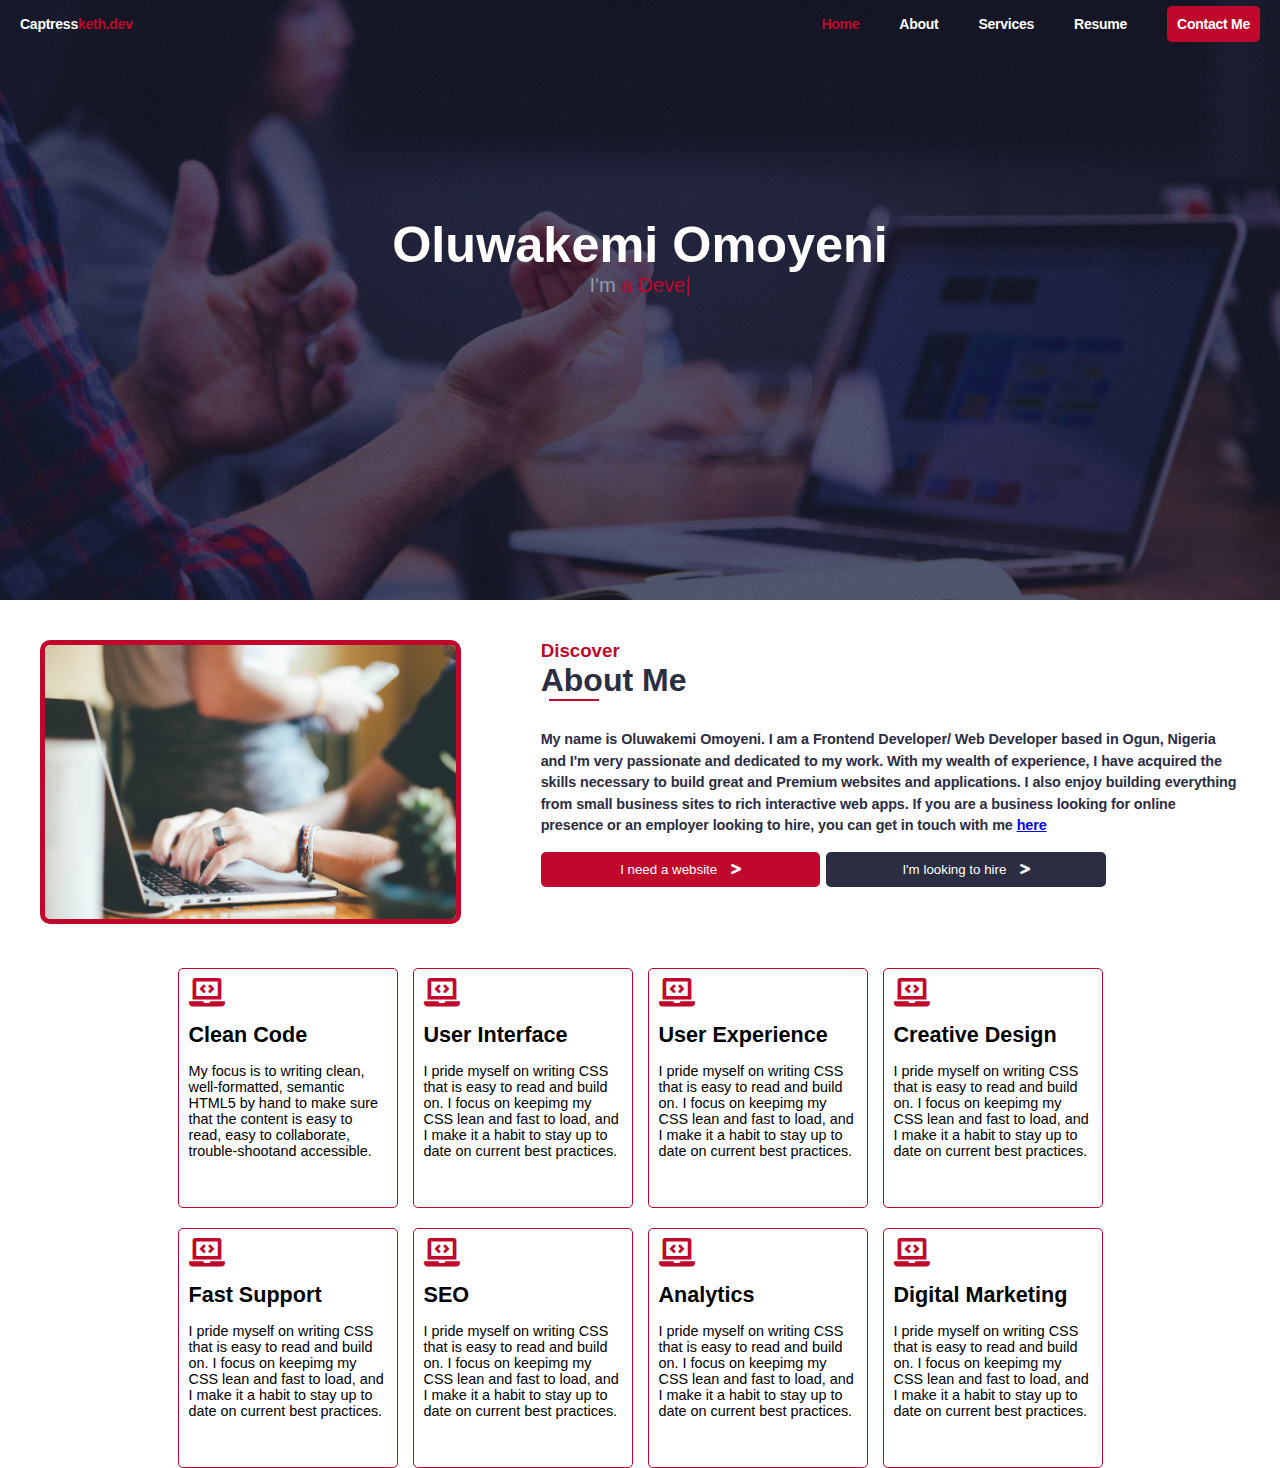
==== index.html @ fe37161c "first commit" ====
<!DOCTYPE html>
<html lang="en">
<head>
    <meta charset="UTF-8">
    <meta http-equiv="X-UA-Compatible" content="IE=edge">
    <meta name="viewport" content="width=device-width, initial-scale=1.0">
    <link rel="stylesheet" href="fontawesome-free/css/all.css">
    <link rel="stylesheet" href="style.css">
    <title>Oluwakemi Omoyeni</title>
</head>
<body>
    <main>
        <div class="container">
            <nav>
                <ul class="menu">
                    <li class="logo"><a href="#">Captress<span>keth.dev</span></a></li>
                    <li class="item"><a href="#home" class="home">Home</a></li>
                    <li class="item"><a href="#about">About</a></li>
                    <li class="item"><a href="#service">Services</a></li>
                    <li class="item"><a href="#">Resume</a></li>
                    <li class="item"><a href="#" class="contact">Contact Me</a></li>
                    <!-- <li class="item">
                        <i class="fab fa-github"></i>
                        <i class="fab fa-twitter"></i>
                        <i class="fab fa-linkedin"></i>
                    </li> -->
                    <li class="toggle"><span class="bars"></span></li>
                </ul>
            </nav>
            <div>
                <div class="about-me" id="home">
                    <h2>Oluwakemi Omoyeni</h2>
                    <h5>I'm <span class="typed" data-typed-items="a Developer, a Designer, an Instructor, a Freelancer"></span></h5> 
                </div>
            </div>
        </div>
        <div class="discover" id="about">
            <div>
                <img src="3.jpg" alt="" width="460" height="345">
            </div>
            <div class="discover-me">
                <h3>Discover</h3>
                <h1>About Me</h1>
                <p>My name is Oluwakemi Omoyeni. I am a Frontend Developer/ Web Developer based in Ogun, Nigeria and I'm very passionate and dedicated to my work. With my wealth of 
                    experience, I have acquired the skills necessary to build great and Premium websites and applications. I also enjoy building everything
                from small business sites to rich interactive web apps. If you are a business looking for online presence or an employer looking to hire, you can get in touch with me <a href="tel:+2348148202358" target="+2348148202358">here</a></p>
                <div>
                    <button type="submit">I need a website <i class="fas fa-greater-than"></i></button><button type="submit" style="background: #2b2d42;">I'm looking to hire <i class="fas fa-greater-than"></i></button>
                </div>
            </div>
        </div>
        <div style="display: flex; flex-direction: column; justify-content: space-around;width: 1000px;">
            
        </div>
        <div class="services" id="service">
            <!-- <div>
                <h3>What I Do</h3>
            <h1>My Services</h1>
            </div> -->
            
            <div>
                <i class="fa fa-laptop-code fa-2x"></i>
                <h2>Clean Code</h2>
                <p>My focus is to writing clean, well-formatted, semantic HTML5 by hand to make sure that the content is easy to read,
                    easy to collaborate, trouble-shootand accessible.</p>
            </div>
            <div>
                <i class="fa fa-laptop-code fa-2x"></i>
                <h2>User Interface</h2>
                <p>I pride myself on writing CSS that is easy to read and build on. I focus on keepimg my CSS lean and fast to load, 
                    and I make it a habit to stay up to date on current best practices.</p>
            </div>
            <div>
                <i class="fa fa-laptop-code fa-2x"></i>
                <h2>User Experience</h2>
                <p>I pride myself on writing CSS that is easy to read and build on. I focus on keepimg my CSS lean and fast to load, 
                    and I make it a habit to stay up to date on current best practices.</p>
            </div>
            <div>
                <i class="fa fa-laptop-code fa-2x"></i>
                <h2>Creative Design</h2>
                <p>I pride myself on writing CSS that is easy to read and build on. I focus on keepimg my CSS lean and fast to load, 
                    and I make it a habit to stay up to date on current best practices.</p>
            </div>
            <div>
                <i class="fa fa-laptop-code fa-2x"></i>
                <h2>Fast Support</h2>
                <p>I pride myself on writing CSS that is easy to read and build on. I focus on keepimg my CSS lean and fast to load, 
                    and I make it a habit to stay up to date on current best practices.</p>
            </div>
            <div>
                <i class="fa fa-laptop-code fa-2x"></i>
                <h2>SEO</h2>
                <p>I pride myself on writing CSS that is easy to read and build on. I focus on keepimg my CSS lean and fast to load, 
                    and I make it a habit to stay up to date on current best practices.</p>
            </div>
            <div>
                <i class="fa fa-laptop-code fa-2x"></i>
                <h2>Analytics</h2>
                <p>I pride myself on writing CSS that is easy to read and build on. I focus on keepimg my CSS lean and fast to load, 
                    and I make it a habit to stay up to date on current best practices.</p>
            </div>
            <div>
                <i class="fa fa-laptop-code fa-2x"></i>
                <h2>Digital Marketing</h2>
                <p>I pride myself on writing CSS that is easy to read and build on. I focus on keepimg my CSS lean and fast to load, 
                    and I make it a habit to stay up to date on current best practices.</p>
            </div>
        </div>
    </main>
    <script src="js/jquery.js"></script>
    <script src="typed.js/typed.min.js"></script>
    <script src="js/main.js"></script>
</body>
</html>
---- style.css ----
*{
    box-sizing: border-box;
    padding: 0;
    margin: 0;
    font-family: -apple-system,BlinkMacSystemFont,Segoe UI,Roboto,Oxygen-Sans,Ubuntu,Cantarell,Fira Sans,Droid Sans,Helvetica Neue,Helvetica,ヒラギノ角ゴ Pro W3,Hiragino Kaku Gothic Pro,メイリオ,Meiryo,ＭＳ Ｐゴシック,Arial,sans-serif,Apple Color Emoji,Segoe UI Emoji,Segoe UI Symbol;
}
:root{
    --site-font-size: .9rem;
    --text_10: calc( var(--site-font-size) * 6 );
    --text_9: calc( var(--site-font-size) * 4.25 );
    --text_8: calc( var(--site-font-size) * 3.5 );
    --text_7: calc( var(--site-font-size) * 2.5 );
    --text_6: calc( var(--site-font-size) * 1.75 );
    --text_5: calc( var(--site-font-size) * 1.4 );
    --text_4: var(--site-font-size );
    --text_3: calc( var(--site-font-size) * 0.85 );
    --text_2: calc( var(--site-font-size) * 0.7 );
    --text_1: calc( var(--site-font-size) * 0.5 );

}
.container{
    background: url(homepage-header-image-scaled.jpg);
    background-size: cover;
    height: 600px;
}
nav{
    background: transparent;
}
ul{
    list-style: none;
}
ul li{
    padding: 15px 20px;
    letter-spacing: -0.25px;
}
ul li a{
    text-decoration: none;
    color: #fff;
    font-size: 0.875rem;
    font-weight: 600;
}
ul li a span{
    color: #bf082c;
}
.home{
    color: #bf082c;
}
.contact{
    /* border: 2px solid #eb452e; */
    border-radius: 5px;
    padding: 10px;
    background: #bf082c;
}
/* mobile menu */
.menu{
    display: flex;
    justify-content: space-between;
    flex-wrap: wrap;
    align-content: center;
}
.logo{
    flex: 1;
}
.toggle{
    order: 1;
}
.item{
    width: 100%;
    text-align: center;
    order: 2;
    display: none;
}
.item i{
    color: #fff;
}
.item.active{
    display: block;
}
.bars{
   
    background: #bf082c;
    display: inline-block; 
    height: 2px;
    position: relative; 
    width: 18px;
   
    
}
.bars::before,.bars::after{
    width: 18px;
    background: #bf082c;
    content: "";
    position: absolute;
    height: 2px;
    display: inline-block;
}
.bars::before{
    top: 5px;
}
.bars::after{
    top: -5px;
}

/* tablet menu */
@media all and (min-width: 768px){
    .toggle{
        display: none;
    }
    .item{
        width: auto;
        display: block;
    }
    .logo{
        order: 0;
    }
    .item{
        order: 0;
    }
}

.about-me{
    display: flex;
    justify-content: center;
    align-items: center;
    height: 400px;
    color: #fff;
    flex-direction: column;

}



.about-me h2{
    font-size: var(--text_7);
    text-align: center;
}
.about-me h5{
    color: #8d99ae;
    font-weight: 300;
    font-size: var(--text_5);
}
.about-me h5 span{
    color: #bf082c;
}
@media screen and (min-width: 64em){
    .about-me h2{
    font-size: var(--text_9);
    }
}
@media screen and (min-width: 40em){
    .about-me h2{
    font-size: var(--text_8);
    }
}
.about-me img{
    width: 20%;
    height: 300px;
    border-radius: 50%;
}
.about{
    display: flex;
    justify-content: center;
    /* padding: 0px 60px; */
    margin: 0 auto;
    color: #000;
    text-align: justify;
}
.about p{
    padding:0 1em ;
    line-height: 1.5em;
    font-size: 20px;
    font-weight: 400;
}
.discover{
    background: #fff;
    display: flex;
    min-height: 300px;
    width: 100%;
}
.discover > div > img{
    height: auto; width: 100%; border: 5px solid #bf082c; border-radius: 10px;
}
.discover > div{
    padding: 40px;
}
.discover-me{
    color: #fff;
}
.discover-me p{
    min-width: 75%;
    font-size: var(--text_4);
    font-weight: 700;
    letter-spacing: -0.1px;
    line-height: 1.5;
    color: #2b2d42;
    /* text-align: justify; */
}
.discover-me h3{
    color: #bf082c;
    /* font-size: var(--text_6); */
}
.discover-me h1{
    margin-bottom: 30px;
    color: #2b2d42;
    /* font-size: var(--text_7); */
}
.discover-me h1::after{
    width: 50px;
    background: #bf082c;
    content: "";
    position: relative;
    height: 2px;
    display: inline-block;
    top: 10px;
    right: 137px;
}
.discover-me > div{
    margin-top: 15px;
}
.discover-me > div > button{
    padding: 10px;
    width: 40%;
    margin-right: 6px;
    color: #fff;
    background: #bf082c;
    border: 0;
    border-radius: 5px;
    cursor: pointer;
}
.discover-me > div > button i{
    padding-left: 10px;
}

@media screen and (max-width: 40em){
    .discover{
        flex-direction: column-reverse;
    }
    .discover > div{
        padding: 20px 40px;
    }
    .discover-me p{
        width: 100%;
        text-align: justify;
    }
}
@media screen and (max-width:425px){
    .discover-me > div > button i{
        display: none;
    }
}
.services{
    display: grid;
    grid-template-columns: 210px;
    row-gap: 20px;
    column-gap: 15px;
    width: 100%;
    min-height: 500px;
    justify-content: center;
}
@media screen and (min-width: 40em){
    .services{
        grid-template-columns: repeat(2, 350px);
    }
}
@media screen and (min-width: 64em){
    .services{
        grid-template-columns: repeat(4, 220px);
    }
}

.services > div{
    border: 1px solid #bf082c;
    border-radius: 5px;
    display: flex;
    flex-direction: column;
    padding: 10px;
    font-size: var(--text_4);
}
.fa{
    color: #bf082c;
}
.services > div > p, h2{
    margin-top: 15px;
}
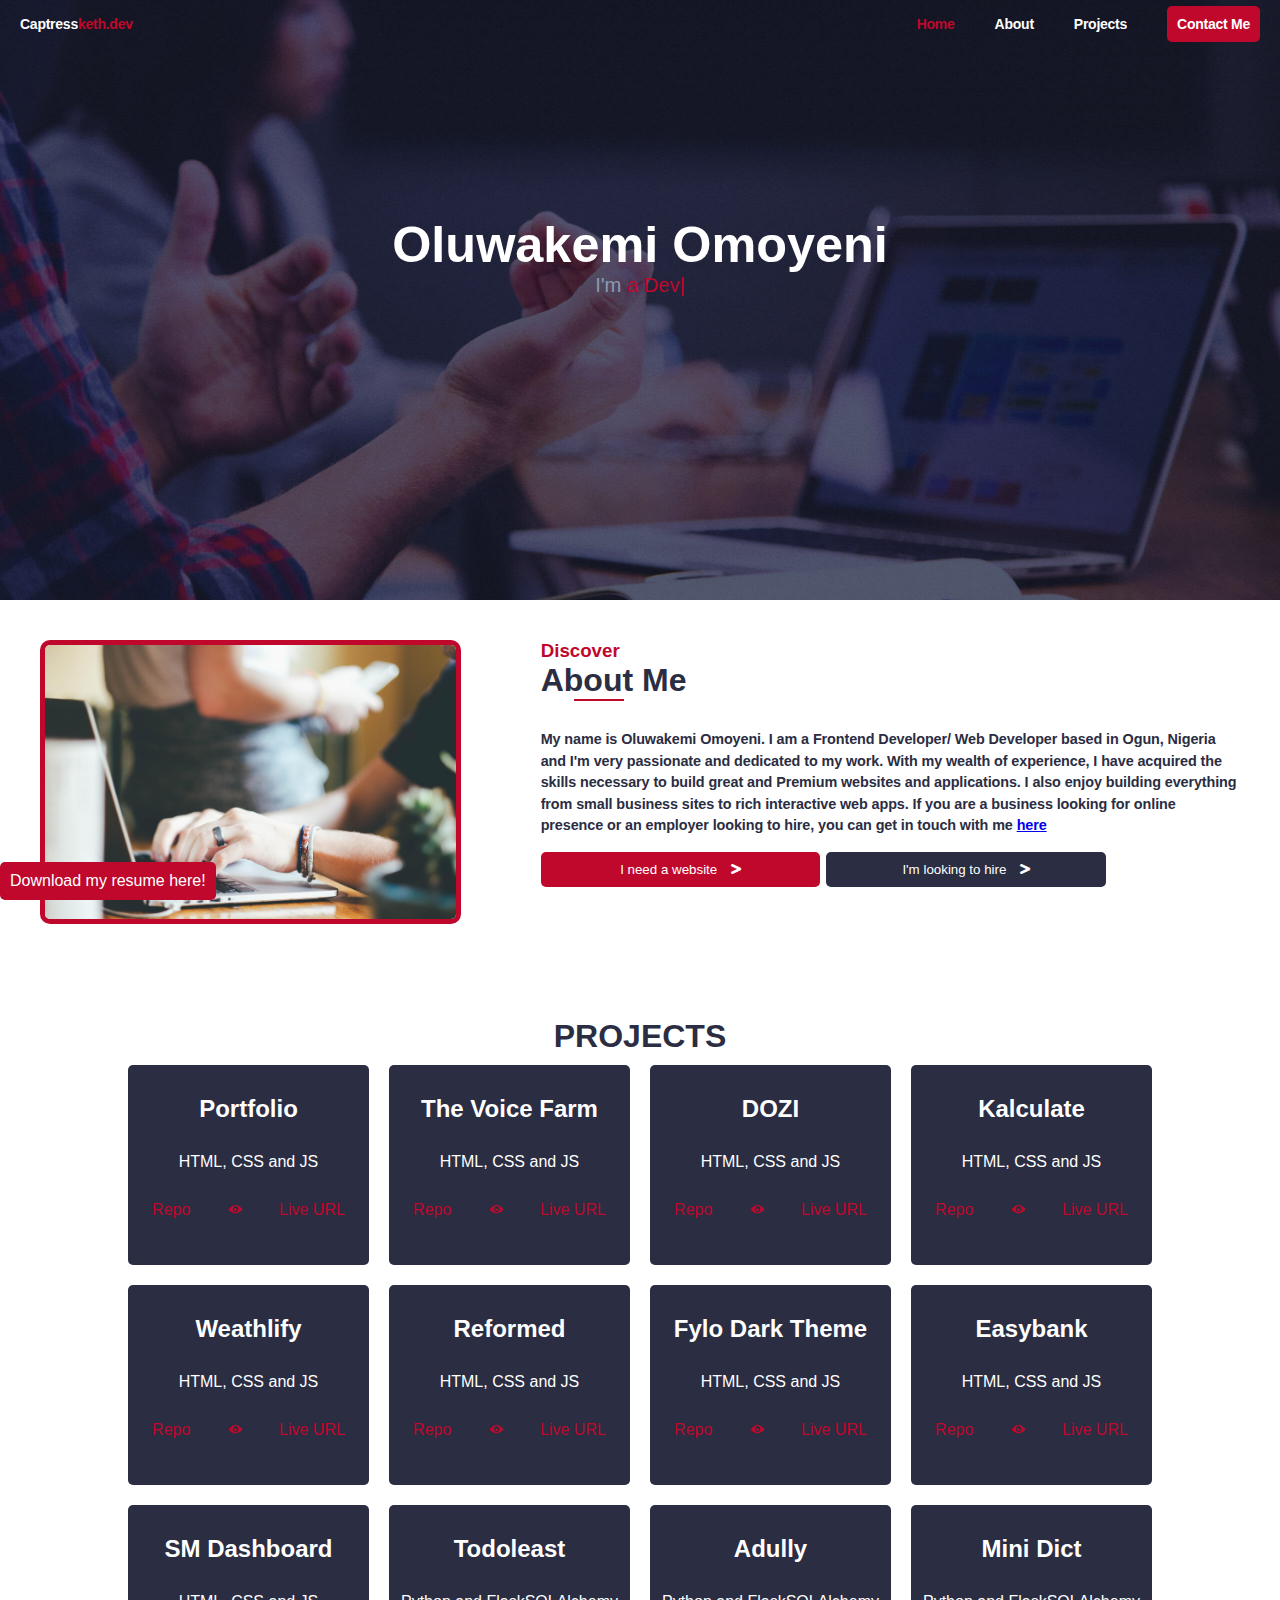
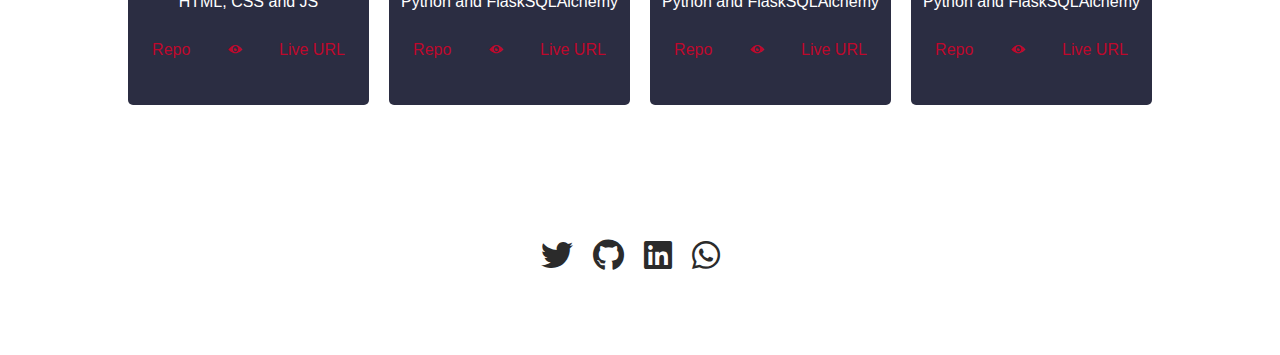
==== commit db6cd909: "added projects" ====
--- a/index.html
+++ b/index.html
@@ -4,7 +4,13 @@
     <meta charset="UTF-8">
     <meta http-equiv="X-UA-Compatible" content="IE=edge">
     <meta name="viewport" content="width=device-width, initial-scale=1.0">
+    <meta name="description" content="Oluwakemi's space on the internet">
+    <meta name="author" content="Oluwakemi Omoyeni">
+    <meta name="keywords" content="HTML,CSS,JavaScript,ReactJs,Angular,Flask,Python,Oluwakemi,Captressketh,Portfolio,Developer, Designer, Instructor, Freelancer, Omoyeni">
     <link rel="stylesheet" href="fontawesome-free/css/all.css">
+    <link rel="stylesheet" href="venobox/venobox.min.css">
+    <link rel="stylesheet" href="ionicons/css/ionicons.min.css">
+    <link rel="stylesheet" href="aos/aos.css">
     <link rel="stylesheet" href="style.css">
     <title>Oluwakemi Omoyeni</title>
 </head>
@@ -16,14 +22,9 @@
                     <li class="logo"><a href="#">Captress<span>keth.dev</span></a></li>
                     <li class="item"><a href="#home" class="home">Home</a></li>
                     <li class="item"><a href="#about">About</a></li>
-                    <li class="item"><a href="#service">Services</a></li>
-                    <li class="item"><a href="#">Resume</a></li>
-                    <li class="item"><a href="#" class="contact">Contact Me</a></li>
-                    <!-- <li class="item">
-                        <i class="fab fa-github"></i>
-                        <i class="fab fa-twitter"></i>
-                        <i class="fab fa-linkedin"></i>
-                    </li> -->
+                    <li class="item"><a href="#projects">Projects</a></li>
+                    <!-- <li class="item"><a href="#resume">Resume</a></li> -->
+                    <li class="item"><a href="#contact" class="contact">Contact Me</a></li>
                     <li class="toggle"><span class="bars"></span></li>
                 </ul>
             </nav>
@@ -34,7 +35,7 @@
                 </div>
             </div>
         </div>
-        <div class="discover" id="about">
+        <section class="discover" id="about">
             <div>
                 <img src="3.jpg" alt="" width="460" height="345">
             </div>
@@ -48,68 +49,32 @@
                     <button type="submit">I need a website <i class="fas fa-greater-than"></i></button><button type="submit" style="background: #2b2d42;">I'm looking to hire <i class="fas fa-greater-than"></i></button>
                 </div>
             </div>
-        </div>
-        <div style="display: flex; flex-direction: column; justify-content: space-around;width: 1000px;">
+        </section>
+        <section class="portfolio" id="projects">
+            <div style="padding-bottom: 10px;">
+                <h1>Projects</h1>
+            </div>
+            <div class="portfolio-item" id="portfolio-item">
             
-        </div>
-        <div class="services" id="service">
-            <!-- <div>
-                <h3>What I Do</h3>
-            <h1>My Services</h1>
-            </div> -->
-            
-            <div>
-                <i class="fa fa-laptop-code fa-2x"></i>
-                <h2>Clean Code</h2>
-                <p>My focus is to writing clean, well-formatted, semantic HTML5 by hand to make sure that the content is easy to read,
-                    easy to collaborate, trouble-shootand accessible.</p>
             </div>
-            <div>
-                <i class="fa fa-laptop-code fa-2x"></i>
-                <h2>User Interface</h2>
-                <p>I pride myself on writing CSS that is easy to read and build on. I focus on keepimg my CSS lean and fast to load, 
-                    and I make it a habit to stay up to date on current best practices.</p>
-            </div>
-            <div>
-                <i class="fa fa-laptop-code fa-2x"></i>
-                <h2>User Experience</h2>
-                <p>I pride myself on writing CSS that is easy to read and build on. I focus on keepimg my CSS lean and fast to load, 
-                    and I make it a habit to stay up to date on current best practices.</p>
-            </div>
-            <div>
-                <i class="fa fa-laptop-code fa-2x"></i>
-                <h2>Creative Design</h2>
-                <p>I pride myself on writing CSS that is easy to read and build on. I focus on keepimg my CSS lean and fast to load, 
-                    and I make it a habit to stay up to date on current best practices.</p>
-            </div>
-            <div>
-                <i class="fa fa-laptop-code fa-2x"></i>
-                <h2>Fast Support</h2>
-                <p>I pride myself on writing CSS that is easy to read and build on. I focus on keepimg my CSS lean and fast to load, 
-                    and I make it a habit to stay up to date on current best practices.</p>
-            </div>
-            <div>
-                <i class="fa fa-laptop-code fa-2x"></i>
-                <h2>SEO</h2>
-                <p>I pride myself on writing CSS that is easy to read and build on. I focus on keepimg my CSS lean and fast to load, 
-                    and I make it a habit to stay up to date on current best practices.</p>
-            </div>
-            <div>
-                <i class="fa fa-laptop-code fa-2x"></i>
-                <h2>Analytics</h2>
-                <p>I pride myself on writing CSS that is easy to read and build on. I focus on keepimg my CSS lean and fast to load, 
-                    and I make it a habit to stay up to date on current best practices.</p>
-            </div>
-            <div>
-                <i class="fa fa-laptop-code fa-2x"></i>
-                <h2>Digital Marketing</h2>
-                <p>I pride myself on writing CSS that is easy to read and build on. I focus on keepimg my CSS lean and fast to load, 
-                    and I make it a habit to stay up to date on current best practices.</p>
-            </div>
-        </div>
+        </section>
+        <!-- <section class="resume" id="resume">
+            <h1>Download my resume <a href="http://">here</a></h1>
+        </section> -->
+
+        <section class="contacts" id="contact">
+            <i class="fab fa-twitter fa-2x"></i>
+            <i class="fab fa-github fa-2x"></i>
+            <i class="fab fa-linkedin fa-2x"></i>
+            <i class="fab fa-whatsapp fa-2x"></i>
+        </section>
+        <a href="#" style="position: fixed; bottom: 0; text-align: center; text-decoration: none; color:#fff" class="contact">Download my resume here!</a>
     </main>
     <script src="js/jquery.js"></script>
     <script src="typed.js/typed.min.js"></script>
+    <script src="venobox/venobox.min.js"></script>
+    <script src="aos/aos.js"></script>
+    <!-- <script src="bootstrap/js/bootstrap.min.js"></script> -->
     <script src="js/main.js"></script>
 </body>
 </html>--- a/style.css
+++ b/style.css
@@ -122,7 +122,7 @@
     display: flex;
     justify-content: center;
     align-items: center;
-    height: 400px;
+    min-height: 400px;
     color: #fff;
     flex-direction: column;
 
@@ -212,7 +212,7 @@
     height: 2px;
     display: inline-block;
     top: 10px;
-    right: 137px;
+    right: 112px;
 }
 .discover-me > div{
     margin-top: 15px;
@@ -246,6 +246,11 @@
 @media screen and (max-width:425px){
     .discover-me > div > button i{
         display: none;
+    }
+}
+@media screen and (max-width:398px){
+    .discover-me > div > button{
+        width: 45%;
     }
 }
 .services{
@@ -283,3 +288,56 @@
     margin-top: 15px;
 }
 
+.portfolio{
+    display: flex;
+    align-items: center;
+    min-height: 600px;
+    flex-direction: column;
+    justify-items: space-between;
+    padding: 50px 0px;
+}
+.portfolio div h1{
+    color: #2b2d42;
+    text-transform: uppercase;
+}
+.portfolio .portfolio-item{
+    width: 80%;
+    display: grid;
+    grid-template-columns: repeat(auto-fit, minmax(200px, 1fr));
+    grid-auto-rows: 200px;
+    grid-gap: 20px;
+    min-height: 200px;
+}
+.portfolio-item > div{
+    border-radius: 5px;
+    display: flex;
+    flex-direction: column;
+    align-items: center;
+    justify-content: space-around;
+    background: #2b2d42;
+    color: #fff;
+}
+.portfolio-item > div > div{
+    display: flex;
+    justify-content: space-between;
+    width: 80%;
+}
+.portfolio-item > div > div > a{
+    color: #bf082c;
+    text-decoration: none;
+    font-weight: 500;
+}
+/* .resume{
+    display: flex;
+    justify-content: center;
+} */
+.contacts{
+    display: flex;
+    justify-content: center;
+    min-height: 200px;
+    align-items: center;
+}
+.contacts i{
+    padding-right: 20px;
+    color: #2b2b2b;
+}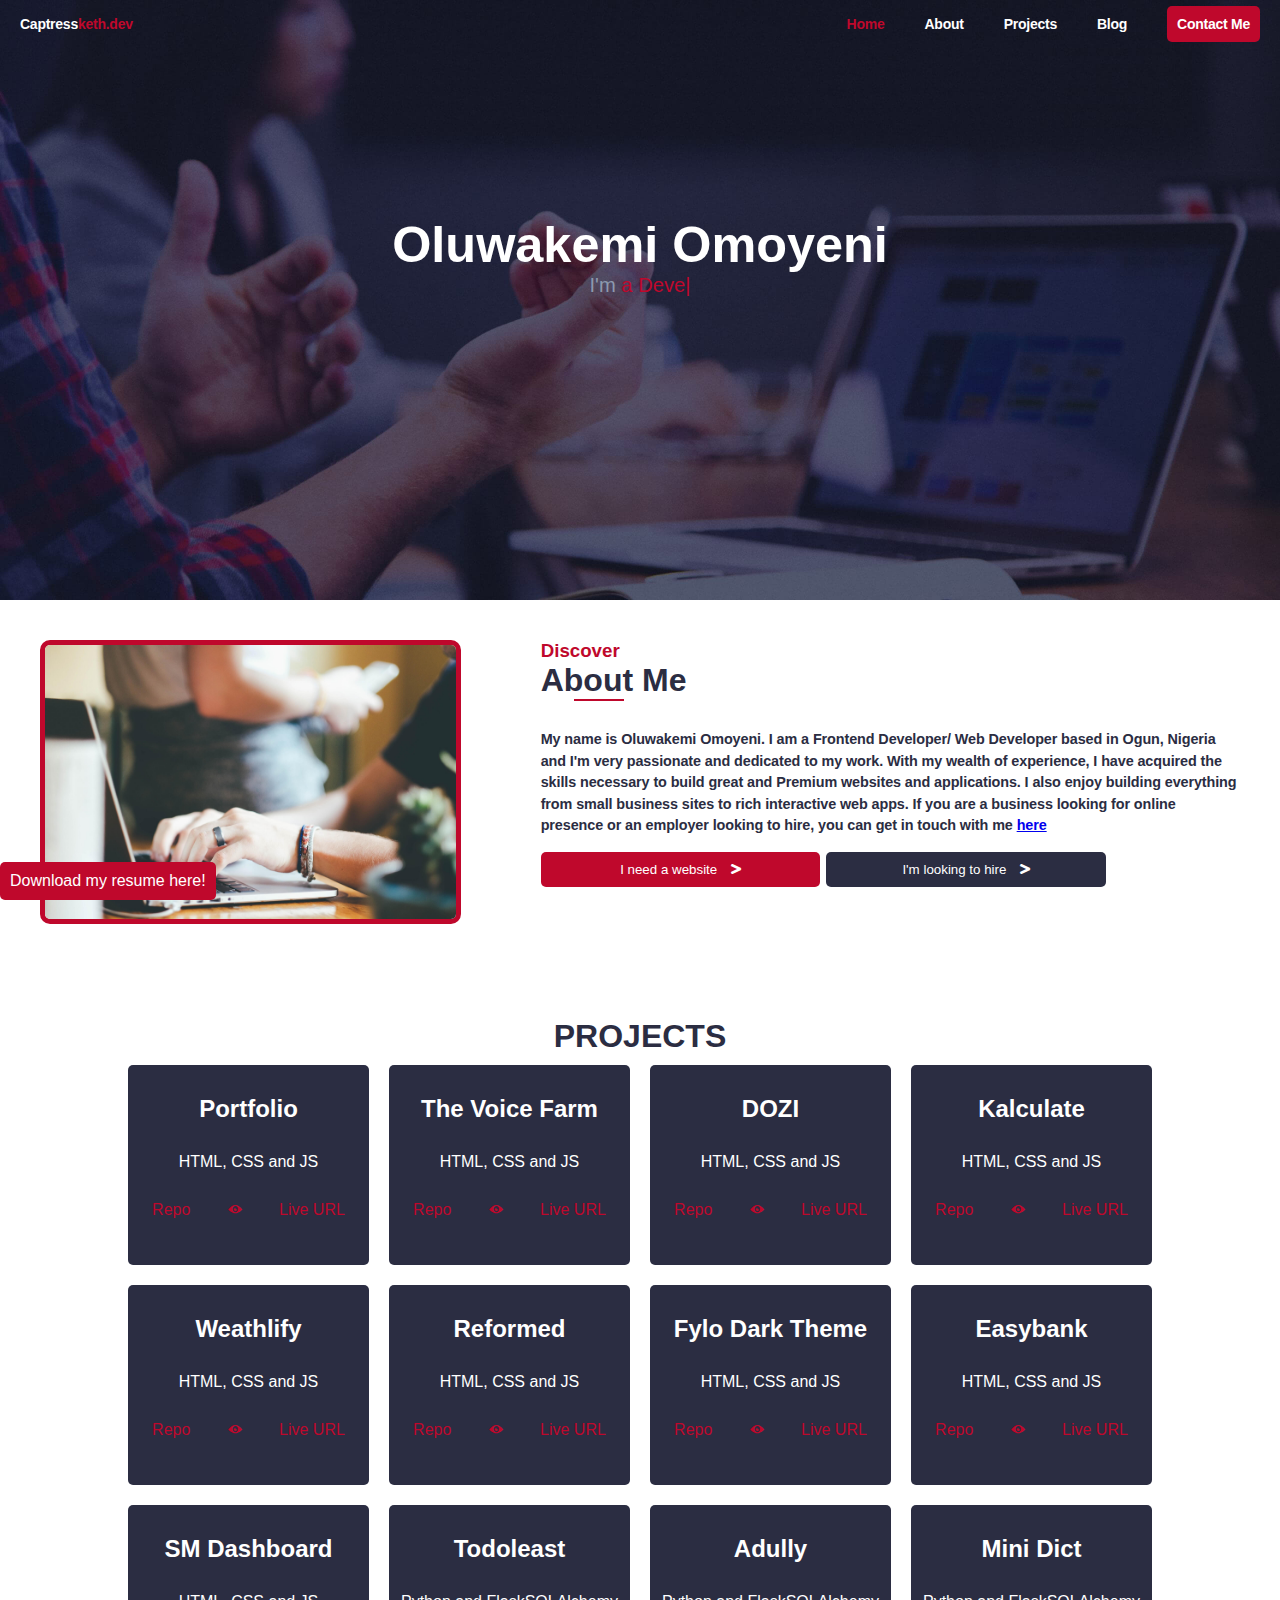
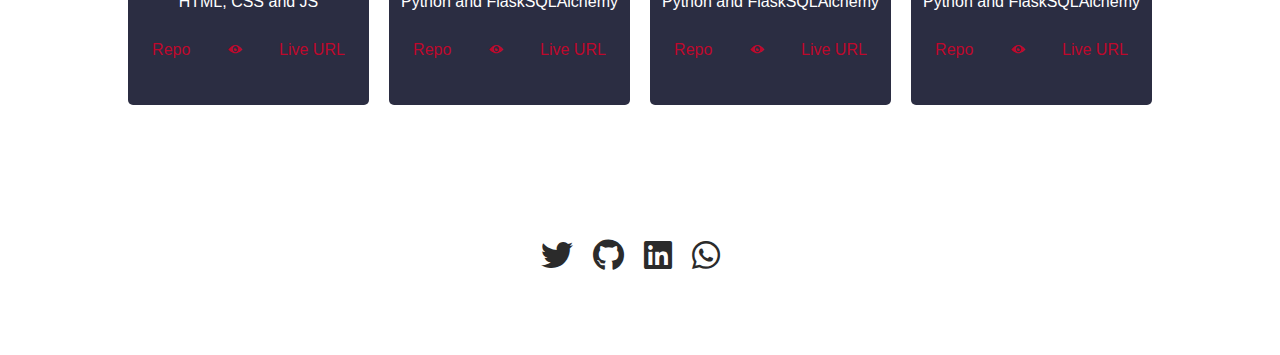
==== commit f1c5a8e0: "added medium widget" ====
--- a/index.html
+++ b/index.html
@@ -8,11 +8,9 @@
     <meta name="author" content="Oluwakemi Omoyeni">
     <meta name="keywords" content="HTML,CSS,JavaScript,ReactJs,Angular,Flask,Python,Oluwakemi,Captressketh,Portfolio,Developer, Designer, Instructor, Freelancer, Omoyeni">
     <link rel="stylesheet" href="fontawesome-free/css/all.css">
-    <link rel="stylesheet" href="venobox/venobox.min.css">
     <link rel="stylesheet" href="ionicons/css/ionicons.min.css">
-    <link rel="stylesheet" href="aos/aos.css">
     <link rel="stylesheet" href="style.css">
-    <title>Oluwakemi Omoyeni</title>
+    <title>Oluwakemi Omoyeni's portfolio</title>
 </head>
 <body>
     <main>
@@ -23,7 +21,7 @@
                     <li class="item"><a href="#home" class="home">Home</a></li>
                     <li class="item"><a href="#about">About</a></li>
                     <li class="item"><a href="#projects">Projects</a></li>
-                    <!-- <li class="item"><a href="#resume">Resume</a></li> -->
+                    <li class="item"><a href="blog.html">Blog</a></li>
                     <li class="item"><a href="#contact" class="contact">Contact Me</a></li>
                     <li class="toggle"><span class="bars"></span></li>
                 </ul>
@@ -58,23 +56,17 @@
             
             </div>
         </section>
-        <!-- <section class="resume" id="resume">
-            <h1>Download my resume <a href="http://">here</a></h1>
-        </section> -->
 
         <section class="contacts" id="contact">
-            <i class="fab fa-twitter fa-2x"></i>
-            <i class="fab fa-github fa-2x"></i>
-            <i class="fab fa-linkedin fa-2x"></i>
-            <i class="fab fa-whatsapp fa-2x"></i>
+            <a href="https://twitter.com/cap_keth"><i class="fab fa-twitter fa-2x"></i></a>
+            <a href="https://github.com/Captressketh001"><i class="fab fa-github fa-2x"></i></a>
+            <a href="https://www.linkedin.com/in/oluwakemi-omoyeni-773970176/"><i class="fab fa-linkedin fa-2x"></i></a>
+            <a href="wa.link/cqagi4"><i class="fab fa-whatsapp fa-2x"></i></a>
         </section>
-        <a href="#" style="position: fixed; bottom: 0; text-align: center; text-decoration: none; color:#fff" class="contact">Download my resume here!</a>
+        <a href="oluwakemi-omoyeni.pdf"  download="oluwakemi-omoyeni.pdf" style="position: fixed; bottom: 0; text-align: center; text-decoration: none; color:#fff" class="contact">Download my resume here!</a>
     </main>
     <script src="js/jquery.js"></script>
     <script src="typed.js/typed.min.js"></script>
-    <script src="venobox/venobox.min.js"></script>
-    <script src="aos/aos.js"></script>
-    <!-- <script src="bootstrap/js/bootstrap.min.js"></script> -->
     <script src="js/main.js"></script>
 </body>
 </html>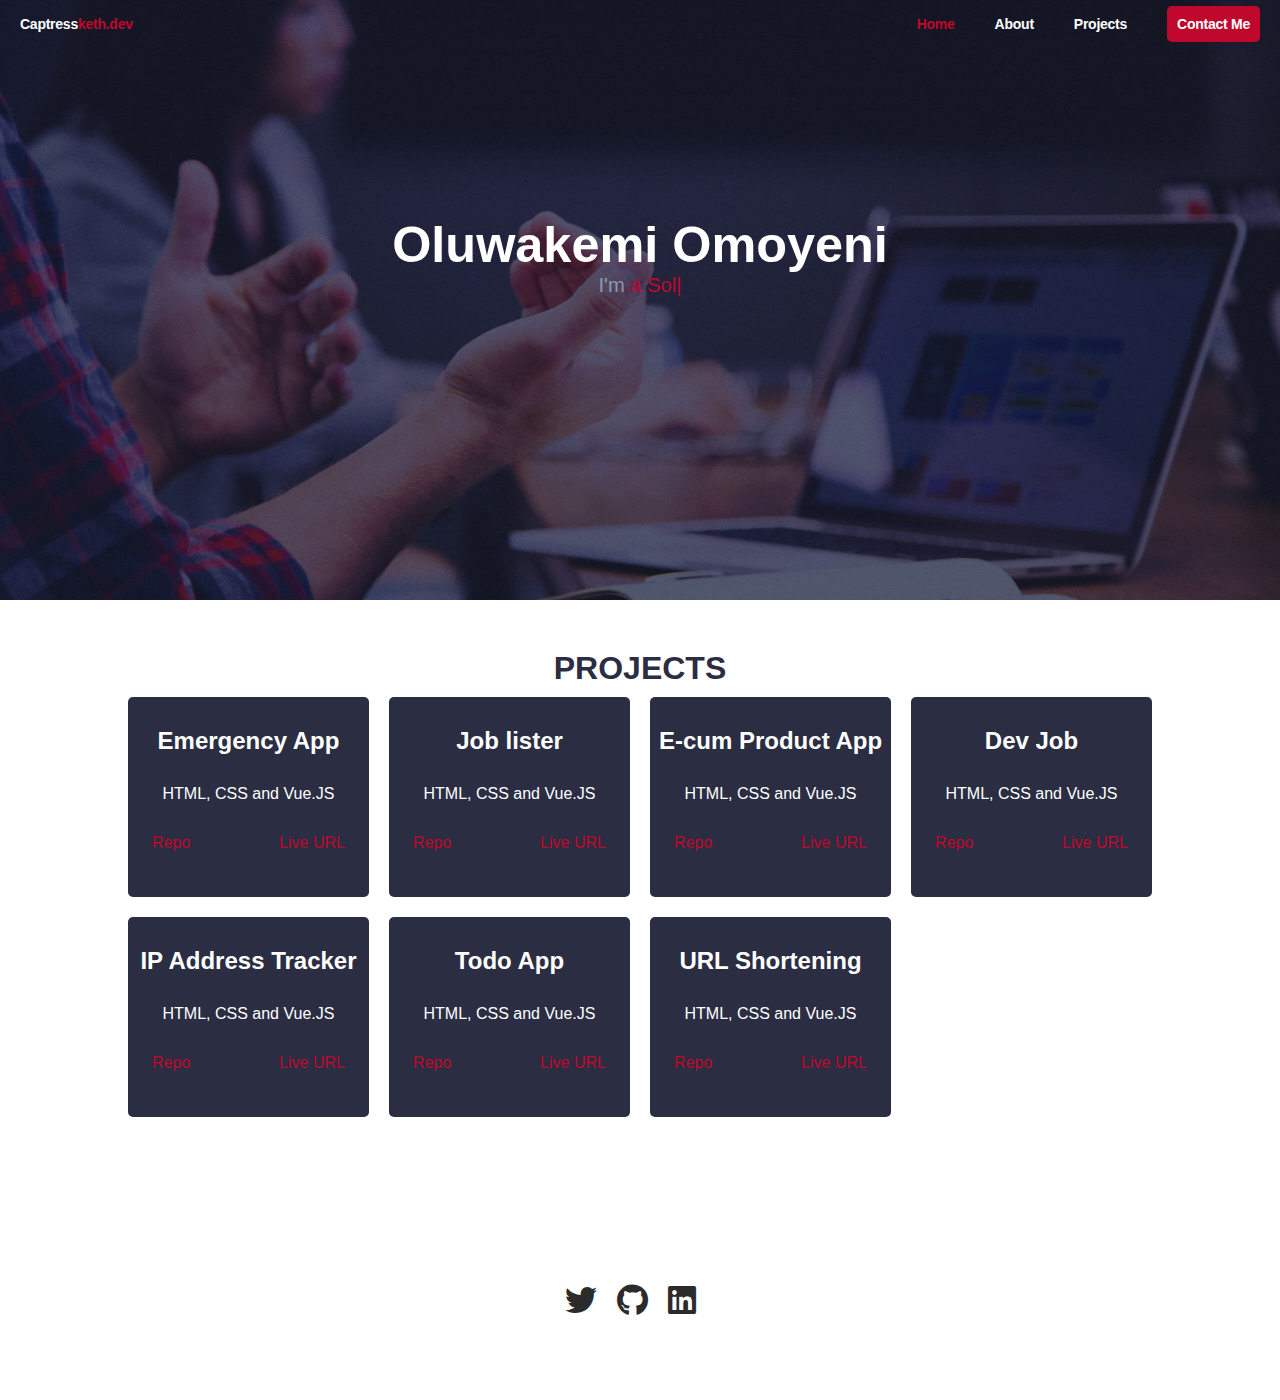
==== commit 9f5439bb: "portfolio update" ====
--- a/index.html
+++ b/index.html
@@ -21,7 +21,7 @@
                     <li class="item"><a href="#home" class="home">Home</a></li>
                     <li class="item"><a href="#about">About</a></li>
                     <li class="item"><a href="#projects">Projects</a></li>
-                    <li class="item"><a href="blog.html">Blog</a></li>
+                    <!-- <li class="item"><a href="blog.html">Blog</a></li> -->
                     <li class="item"><a href="#contact" class="contact">Contact Me</a></li>
                     <li class="toggle"><span class="bars"></span></li>
                 </ul>
@@ -29,25 +29,23 @@
             <div>
                 <div class="about-me" id="home">
                     <h2>Oluwakemi Omoyeni</h2>
-                    <h5>I'm <span class="typed" data-typed-items="a Developer, a Designer, an Instructor, a Freelancer"></span></h5> 
+                    <h5>I'm <span class="typed" data-typed-items="a Solution Developer, Detailed Driven, a Frontend Engineer"></span></h5> 
                 </div>
             </div>
         </div>
-        <section class="discover" id="about">
+        <!-- <section class="discover" id="about">
             <div>
                 <img src="3.jpg" alt="" width="460" height="345">
             </div>
             <div class="discover-me">
                 <h3>Discover</h3>
                 <h1>About Me</h1>
-                <p>My name is Oluwakemi Omoyeni. I am a Frontend Developer/ Web Developer based in Ogun, Nigeria and I'm very passionate and dedicated to my work. With my wealth of 
-                    experience, I have acquired the skills necessary to build great and Premium websites and applications. I also enjoy building everything
-                from small business sites to rich interactive web apps. If you are a business looking for online presence or an employer looking to hire, you can get in touch with me <a href="tel:+2348148202358" target="+2348148202358">here</a></p>
+                <p>I am a solution-oriented and result-driven Software Engineer who combines technical expertise, creativity, collaboration, and a passion for leveraging technology to address real-world challenges. My focus is always on achieving measurable results. I set clear objectives, define key performance indicators (KPIs), and track progress to ensure that the solutions I build have a tangible and positive impact. I don't just code, I build solutions.<a href="tel:+2348148202358" target="+2348148202358">here</a></p>
                 <div>
                     <button type="submit">I need a website <i class="fas fa-greater-than"></i></button><button type="submit" style="background: #2b2d42;">I'm looking to hire <i class="fas fa-greater-than"></i></button>
                 </div>
             </div>
-        </section>
+        </section> -->
         <section class="portfolio" id="projects">
             <div style="padding-bottom: 10px;">
                 <h1>Projects</h1>
@@ -60,10 +58,10 @@
         <section class="contacts" id="contact">
             <a href="https://twitter.com/cap_keth"><i class="fab fa-twitter fa-2x"></i></a>
             <a href="https://github.com/Captressketh001"><i class="fab fa-github fa-2x"></i></a>
-            <a href="https://www.linkedin.com/in/oluwakemi-omoyeni-773970176/"><i class="fab fa-linkedin fa-2x"></i></a>
-            <a href="wa.link/cqagi4"><i class="fab fa-whatsapp fa-2x"></i></a>
+            <a href="https://www.linkedin.com/in/oluwakemi-omoyeni/"><i class="fab fa-linkedin fa-2x"></i></a>
+            <!-- <a href="wa.link/cqagi4"><i class="fab fa-whatsapp fa-2x"></i></a> -->
         </section>
-        <a href="oluwakemi-omoyeni.pdf"  download="oluwakemi-omoyeni.pdf" style="position: fixed; bottom: 0; text-align: center; text-decoration: none; color:#fff" class="contact">Download my resume here!</a>
+        <!-- <a href="oluwakemi-omoyeni.pdf"  download="oluwakemi-omoyeni.pdf" style="position: fixed; bottom: 0; text-align: center; text-decoration: none; color:#fff" class="contact">Download my resume here!</a> -->
     </main>
     <script src="js/jquery.js"></script>
     <script src="typed.js/typed.min.js"></script>
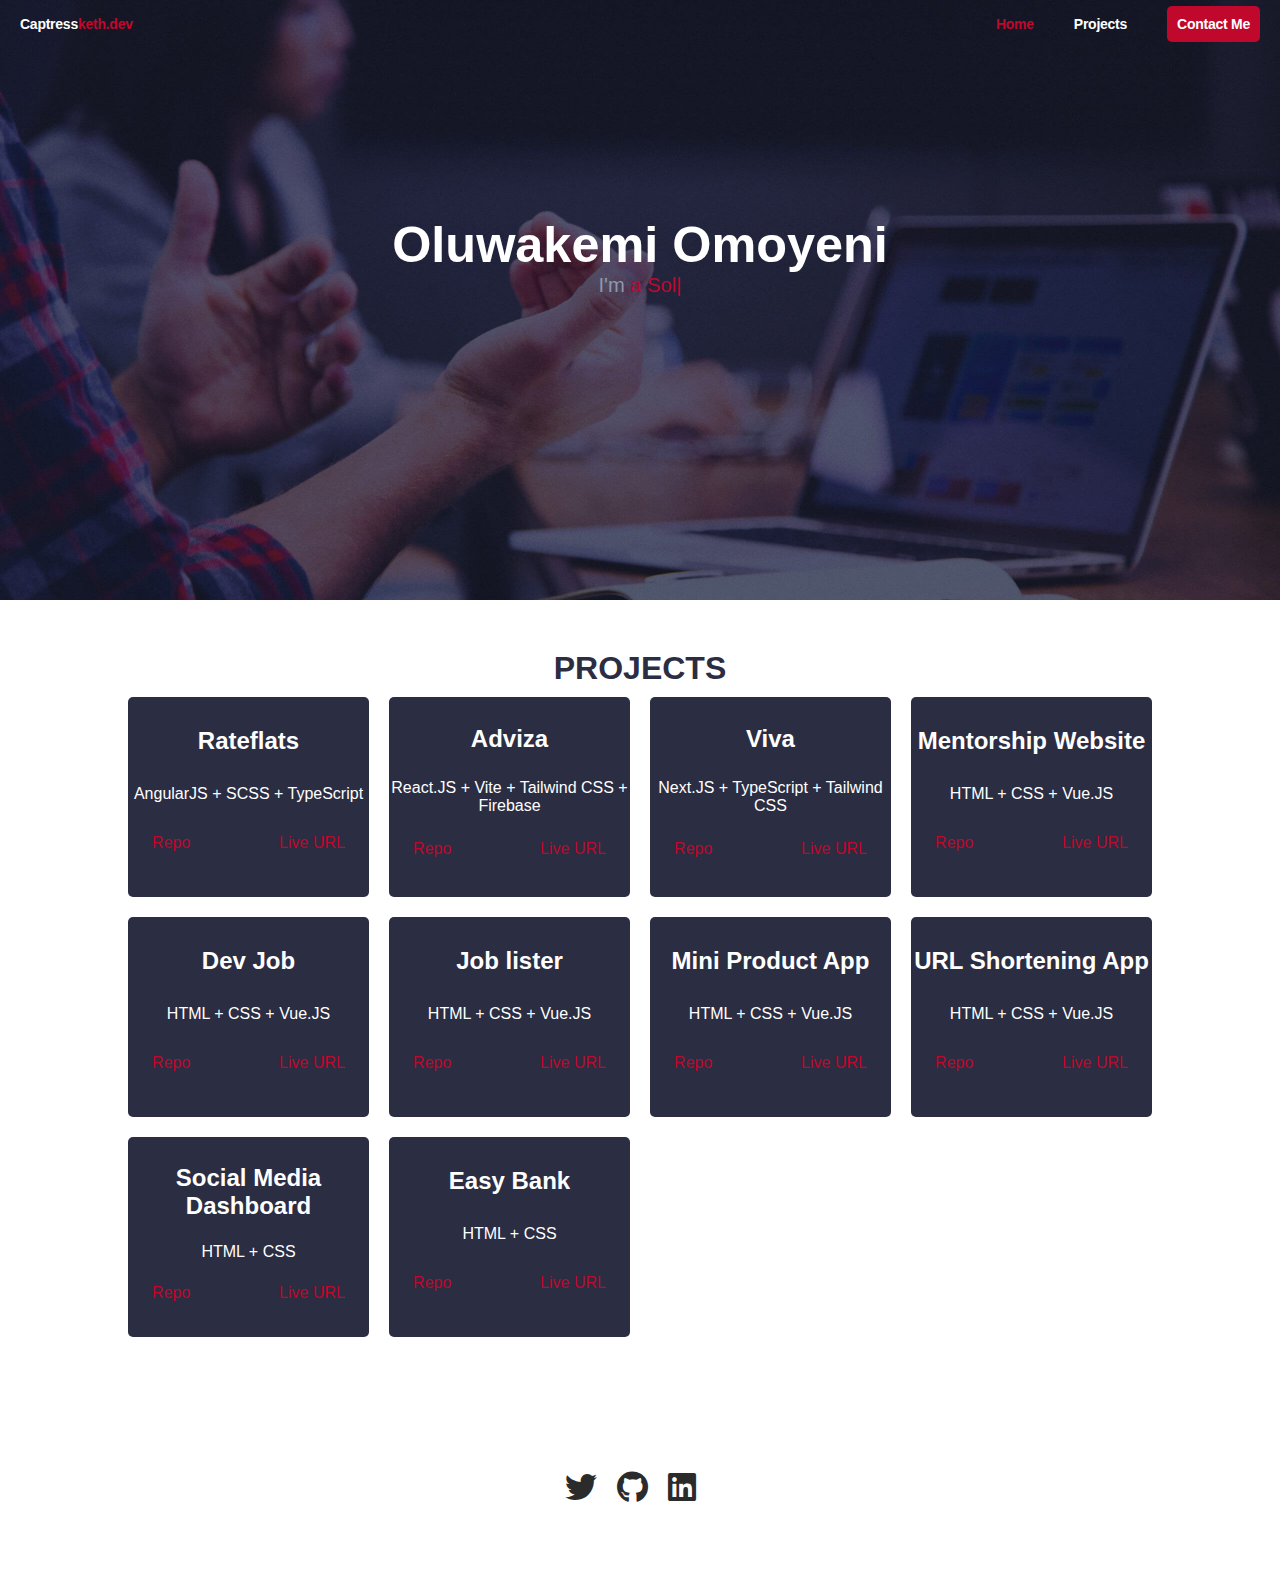
==== commit a9aee1ea: "updare" ====
--- a/index.html
+++ b/index.html
@@ -19,7 +19,7 @@
                 <ul class="menu">
                     <li class="logo"><a href="#">Captress<span>keth.dev</span></a></li>
                     <li class="item"><a href="#home" class="home">Home</a></li>
-                    <li class="item"><a href="#about">About</a></li>
+                    <!-- <li class="item"><a href="#about">About</a></li> -->
                     <li class="item"><a href="#projects">Projects</a></li>
                     <!-- <li class="item"><a href="blog.html">Blog</a></li> -->
                     <li class="item"><a href="#contact" class="contact">Contact Me</a></li>
--- a/style.css
+++ b/style.css
@@ -3,6 +3,9 @@
     padding: 0;
     margin: 0;
     font-family: -apple-system,BlinkMacSystemFont,Segoe UI,Roboto,Oxygen-Sans,Ubuntu,Cantarell,Fira Sans,Droid Sans,Helvetica Neue,Helvetica,ヒラギノ角ゴ Pro W3,Hiragino Kaku Gothic Pro,メイリオ,Meiryo,ＭＳ Ｐゴシック,Arial,sans-serif,Apple Color Emoji,Segoe UI Emoji,Segoe UI Symbol;
+}
+html {
+    scroll-behavior: smooth;
 }
 :root{
     --site-font-size: .9rem;
